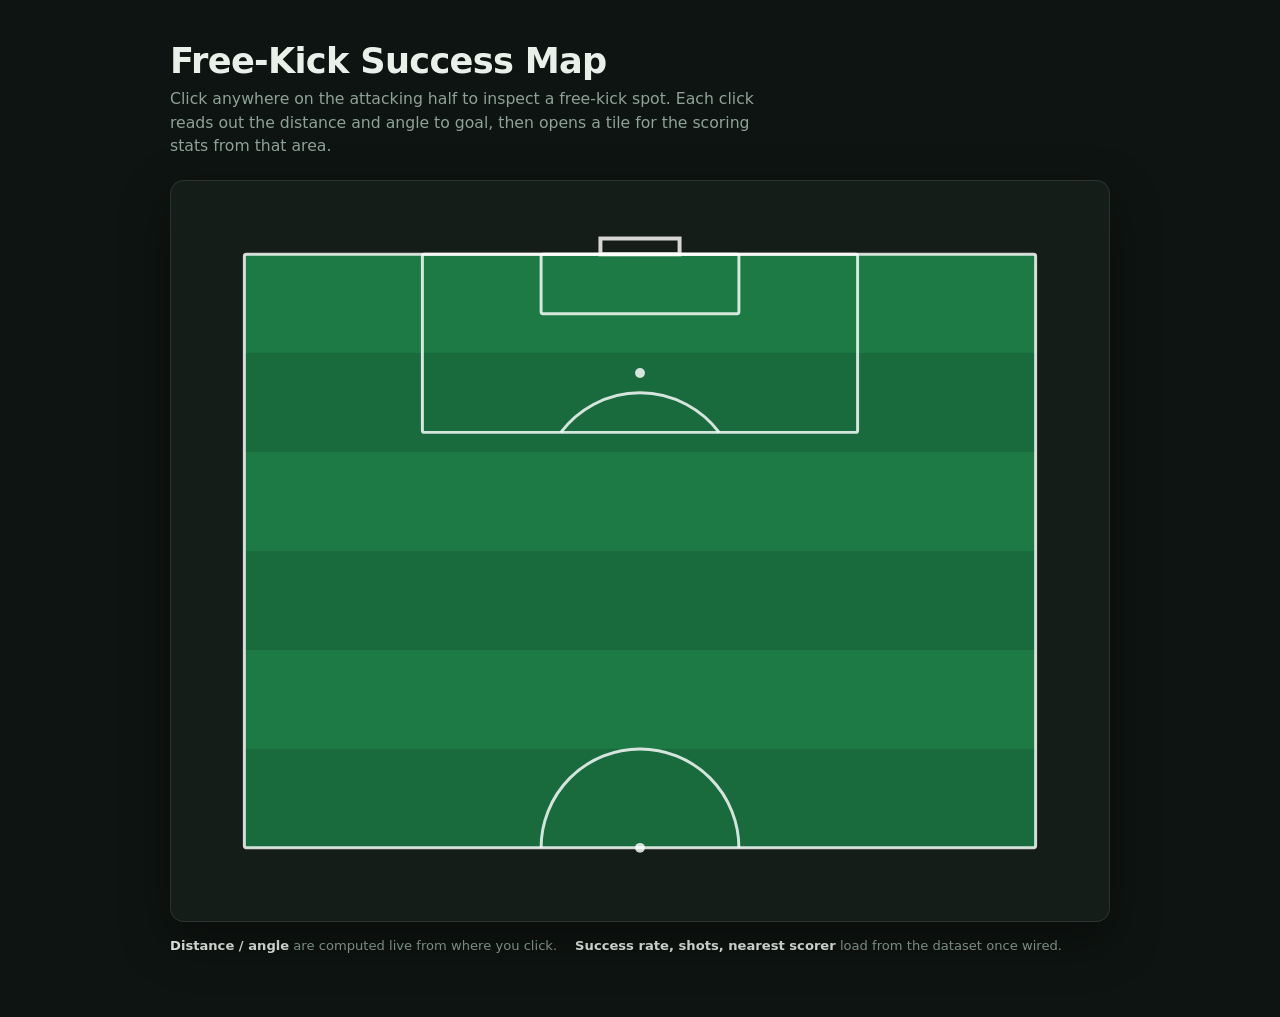
==== app/index.html @ a0d80e37 "Build interactive Free-Kick Success Map + data pipeline - app/: clickable half-pitch (SVG) with live" ====
<!DOCTYPE html>
<html lang="en">
<head>
  <meta charset="UTF-8" />
  <meta name="viewport" content="width=device-width, initial-scale=1.0" />
  <title>Free-Kick Success Map</title>
  <link rel="stylesheet" href="styles.css" />
</head>
<body>
  <main class="page">
    <header class="masthead">
      <h1 class="masthead__title">Free-Kick Success Map</h1>
      <p class="masthead__sub">
        Click anywhere on the attacking half to inspect a free-kick spot. Each click reads out the
        distance and angle to goal, then opens a tile for the scoring stats from that area.
      </p>
    </header>

    <section class="stage">
      <svg id="pitch" viewBox="0 0 92 72" preserveAspectRatio="xMidYMid meet"
           role="img" aria-label="Attacking half of a soccer pitch. Click to inspect a spot."></svg>

      <div class="tile" id="tile" hidden role="dialog" aria-label="Free-kick spot statistics">
        <button class="tile__close" type="button" aria-label="Close">&times;</button>
        <span class="tile__kicker">Free-kick spot</span>
        <span class="tile__coord" id="tileCoord">pitch x, y</span>

        <div class="tile__geo">
          <div class="stat">
            <span class="stat__label">Distance</span>
            <span class="stat__value" id="statDist">--</span>
          </div>
          <div class="stat">
            <span class="stat__label">Angle</span>
            <span class="stat__value" id="statAngle">--</span>
          </div>
        </div>

        <div class="tile__divider">From this area</div>

        <div class="tile__data">
          <div class="stat stat--big">
            <span class="stat__label">Success rate</span>
            <span class="stat__value is-empty" id="statRate">--</span>
          </div>
          <div class="stat">
            <span class="stat__label">Shots</span>
            <span class="stat__value is-empty" id="statShots">--</span>
          </div>
          <div class="stat">
            <span class="stat__label">Goals</span>
            <span class="stat__value is-empty" id="statGoals">--</span>
          </div>
          <div class="stat stat--wide">
            <span class="stat__label">Nearest scorer</span>
            <span class="stat__value is-empty" id="statScorer">--</span>
          </div>
        </div>

        <p class="tile__note" id="tileNote">
          Data slots ready. Run src/build_field_data.py to fill them from freekicks_all.csv.
        </p>
      </div>
    </section>

    <div class="legend">
      <span><b>Distance / angle</b> are computed live from where you click.</span>
      <span><b>Success rate, shots, nearest scorer</b> load from the dataset once wired.</span>
    </div>
  </main>

  <script src="app.js"></script>
</body>
</html>
---- app/styles.css ----
/* Free-Kick Success Map - environment styles
   One dark theme, one accent (amber), one radius family (14px cards / 10px chips / round icon buttons). */

:root {
  --bg:           #0e1411;
  --bg-panel:     #141d18;
  --line:         rgba(255, 255, 255, 0.10);
  --text:         #e9efe9;
  --text-muted:   #8ea297;
  --accent:       #f5a524;   /* locked accent */
  --accent-soft:  rgba(245, 165, 36, 0.16);
  --grass-a:      #1d7a45;
  --grass-b:      #196b3d;
  --pitch-line:   rgba(255, 255, 255, 0.82);
  --radius-card:  14px;
  --radius-chip:  10px;
  --mono: ui-monospace, "SF Mono", "SFMono-Regular", "Cascadia Mono", "Roboto Mono", Menlo, Consolas, monospace;
  --sans: ui-sans-serif, system-ui, -apple-system, "Segoe UI", Roboto, Helvetica, Arial, sans-serif;
}

* { box-sizing: border-box; }

html, body {
  margin: 0;
  background: var(--bg);
  color: var(--text);
  font-family: var(--sans);
  -webkit-font-smoothing: antialiased;
}

.page {
  max-width: 980px;
  margin: 0 auto;
  padding: 40px 20px 64px;
}

/* Header */
.masthead { margin-bottom: 22px; }
.masthead__title {
  font-size: clamp(1.6rem, 3vw, 2.2rem);
  font-weight: 700;
  letter-spacing: -0.02em;
  margin: 0 0 6px;
}
.masthead__sub {
  margin: 0;
  color: var(--text-muted);
  font-size: 0.98rem;
  max-width: 60ch;
  line-height: 1.5;
}

/* Pitch stage */
.stage {
  position: relative;
  background: var(--bg-panel);
  border: 1px solid var(--line);
  border-radius: var(--radius-card);
  padding: 14px;
  box-shadow: 0 18px 50px rgba(0, 0, 0, 0.35);
}
#pitch {
  display: block;
  width: 100%;
  height: auto;
  cursor: crosshair;
  border-radius: 8px;
  touch-action: manipulation;
}

/* Pitch elements (styled via CSS so var() works; SVG attributes can't take var()) */
.grass    { fill: var(--grass-b); }
.stripe-a { fill: var(--grass-a); }
.stripe-b { fill: var(--grass-b); }
.pline    { fill: none; stroke: var(--pitch-line); stroke-width: 0.3; }
.pdot     { fill: var(--pitch-line); }
.goal     { fill: none; stroke: var(--pitch-line); stroke-width: 0.4; }

/* Marker dropped at the click point */
.marker-dot { fill: var(--accent); stroke: #0e1411; stroke-width: 0.25; }
.marker-ring {
  fill: none;
  stroke: var(--accent);
  stroke-width: 0.35;
  transform-box: fill-box;
  transform-origin: center;
}
@media (prefers-reduced-motion: no-preference) {
  .marker-ring { animation: pulse 1.8s ease-out infinite; }
  .marker-dot  { animation: pop 0.28s cubic-bezier(0.16, 1, 0.3, 1); }
}
@keyframes pulse {
  0%   { opacity: 0.55; transform: scale(0.6); }
  70%  { opacity: 0;    transform: scale(2.4); }
  100% { opacity: 0;    transform: scale(2.4); }
}
@keyframes pop { from { transform: scale(0.2); } to { transform: scale(1); } }

/* Stat tile (popover) */
.tile {
  position: absolute;
  z-index: 20;
  width: 250px;
  background: rgba(20, 29, 24, 0.96);
  border: 1px solid var(--line);
  border-radius: var(--radius-card);
  padding: 14px 14px 12px;
  box-shadow: 0 12px 34px rgba(0, 0, 0, 0.5);
  backdrop-filter: blur(6px);
}
.tile[hidden] { display: none; }
@media (prefers-reduced-motion: no-preference) {
  .tile { animation: tile-in 0.18s cubic-bezier(0.16, 1, 0.3, 1); }
}
@keyframes tile-in { from { opacity: 0; transform: translateY(6px); } to { opacity: 1; transform: translateY(0); } }

.tile__close {
  position: absolute;
  top: 8px; right: 8px;
  width: 26px; height: 26px;
  border: none; border-radius: 50%;
  background: rgba(255, 255, 255, 0.06);
  color: var(--text-muted);
  font-size: 16px; line-height: 1;
  cursor: pointer;
  transition: background 0.15s, color 0.15s;
}
.tile__close:hover { background: rgba(255, 255, 255, 0.12); color: var(--text); }
.tile__close:active { transform: scale(0.94); }

.tile__kicker {
  font-size: 0.72rem;
  text-transform: uppercase;
  letter-spacing: 0.12em;
  color: var(--accent);
  font-weight: 600;
}
.tile__coord {
  display: block;
  font-family: var(--mono);
  font-size: 0.74rem;
  color: var(--text-muted);
  margin-top: 2px;
}

.tile__geo, .tile__data {
  display: grid;
  grid-template-columns: 1fr 1fr;
  gap: 8px;
  margin-top: 12px;
}
.tile__divider {
  margin-top: 14px;
  font-size: 0.7rem;
  text-transform: uppercase;
  letter-spacing: 0.1em;
  color: var(--text-muted);
  padding-top: 10px;
  border-top: 1px solid var(--line);
}

.stat {
  background: rgba(255, 255, 255, 0.03);
  border-radius: var(--radius-chip);
  padding: 8px 10px;
}
.stat--big { grid-column: span 2; background: var(--accent-soft); }
.stat--wide { grid-column: span 2; }
.stat__label {
  display: block;
  font-size: 0.68rem;
  color: var(--text-muted);
  margin-bottom: 3px;
}
.stat__value {
  font-family: var(--mono);
  font-size: 1.02rem;
  font-weight: 600;
  color: var(--text);
}
.stat--big .stat__value { font-size: 1.5rem; color: var(--accent); }
.stat--wide .stat__value { font-size: 0.9rem; }
.stat__value.is-empty { color: var(--text-muted); font-weight: 500; }

.tile__note {
  margin: 12px 0 0;
  font-size: 0.7rem;
  line-height: 1.4;
  color: var(--text-muted);
}

/* Footnote */
.legend {
  margin-top: 16px;
  display: flex;
  gap: 18px;
  flex-wrap: wrap;
  color: var(--text-muted);
  font-size: 0.82rem;
}
.legend b { color: var(--text); font-weight: 600; }

@media (max-width: 560px) {
  .tile { width: 210px; }
}
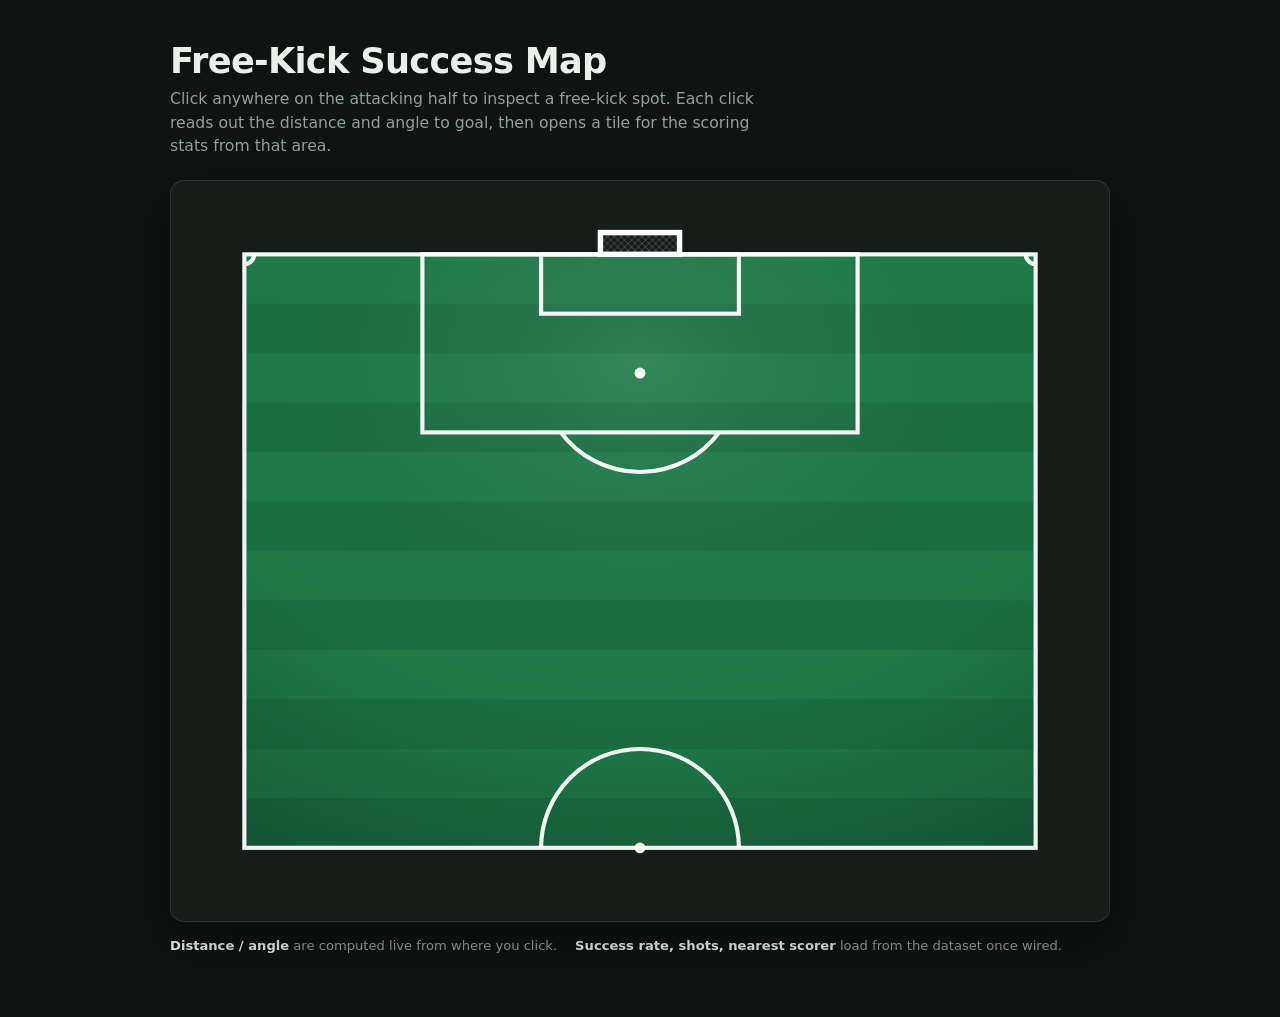
==== commit 63571656: "Point the pipeline at the new direct/indirect datasets freekicks_all.csv was replaced by two cleaned" ====
--- a/app/index.html
+++ b/app/index.html
@@ -58,7 +58,7 @@
         </div>
 
         <p class="tile__note" id="tileNote">
-          Data slots ready. Run src/build_field_data.py to fill them from freekicks_all.csv.
+          Data slots ready. Run src/build_field_data.py to fill them from the free-kick datasets.
         </p>
       </div>
     </section>
--- a/app/styles.css
+++ b/app/styles.css
@@ -9,9 +9,9 @@
   --text-muted:   #8ea297;
   --accent:       #f5a524;   /* locked accent */
   --accent-soft:  rgba(245, 165, 36, 0.16);
-  --grass-a:      #1d7a45;
-  --grass-b:      #196b3d;
-  --pitch-line:   rgba(255, 255, 255, 0.82);
+  --grass-a:      #1f7a48;
+  --grass-b:      #1b7042;
+  --pitch-line:   rgba(255, 255, 255, 0.94);
   --radius-card:  14px;
   --radius-chip:  10px;
   --mono: ui-monospace, "SF Mono", "SFMono-Regular", "Cascadia Mono", "Roboto Mono", Menlo, Consolas, monospace;
@@ -69,12 +69,12 @@
 }
 
 /* Pitch elements (styled via CSS so var() works; SVG attributes can't take var()) */
-.grass    { fill: var(--grass-b); }
-.stripe-a { fill: var(--grass-a); }
-.stripe-b { fill: var(--grass-b); }
-.pline    { fill: none; stroke: var(--pitch-line); stroke-width: 0.3; }
-.pdot     { fill: var(--pitch-line); }
-.goal     { fill: none; stroke: var(--pitch-line); stroke-width: 0.4; }
+.grass     { fill: var(--grass-b); }
+.stripe-a  { fill: var(--grass-a); }
+.stripe-b  { fill: var(--grass-b); }
+.pline     { fill: none; stroke: var(--pitch-line); stroke-width: 0.42; stroke-linejoin: miter; }
+.pdot      { fill: var(--pitch-line); }
+.goalframe { fill: none; stroke: #ffffff; stroke-width: 0.55; }
 
 /* Marker dropped at the click point */
 .marker-dot { fill: var(--accent); stroke: #0e1411; stroke-width: 0.25; }
